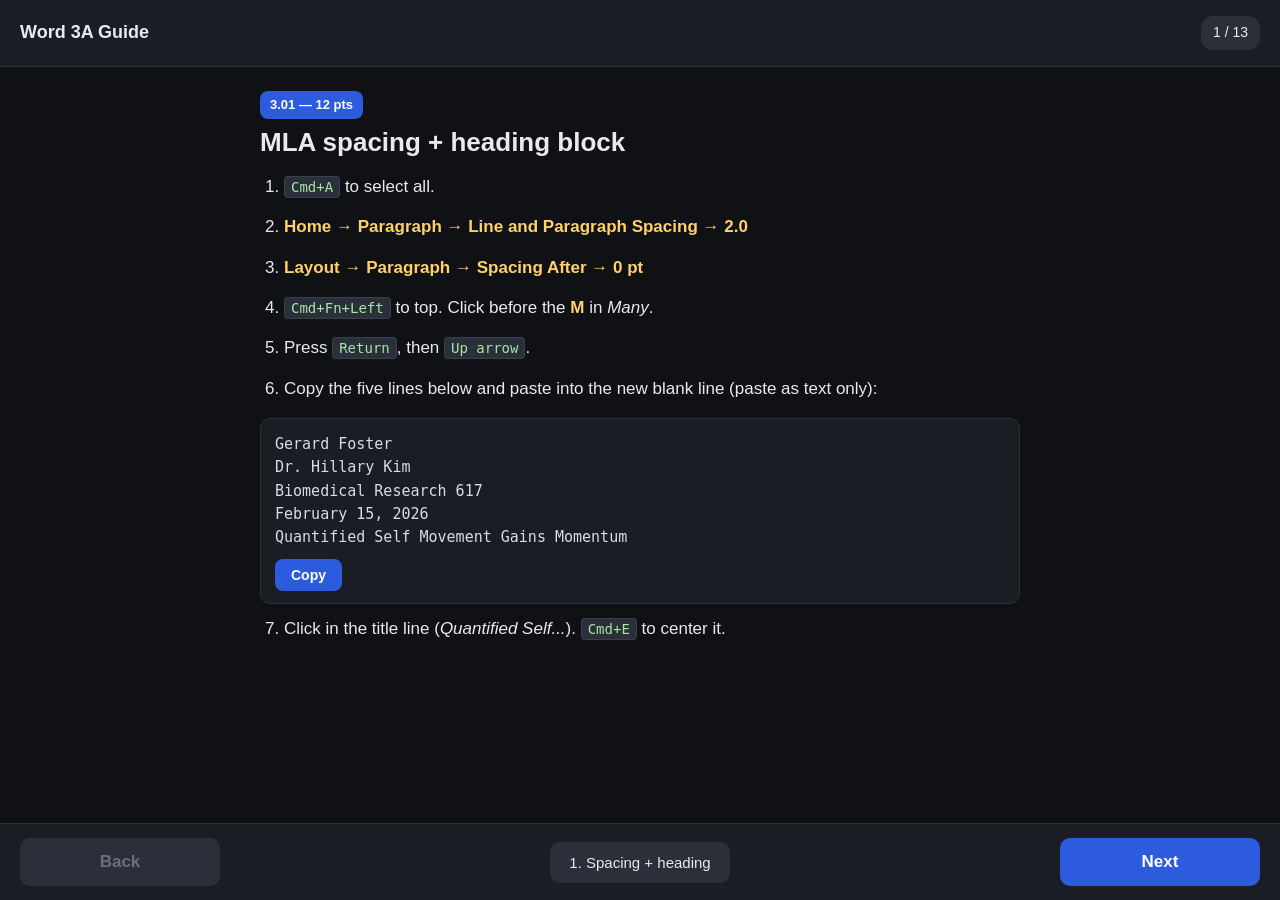
==== index.html @ 3248024d "Initial Word 3A guide" ====
<!DOCTYPE html>
<html lang="en">
<head>
<meta charset="UTF-8">
<meta name="viewport" content="width=device-width, initial-scale=1.0">
<title>Word 3A — Quantitative Technology</title>
<style>
  * { box-sizing: border-box; -webkit-tap-highlight-color: transparent; }
  body {
    margin: 0;
    font-family: -apple-system, BlinkMacSystemFont, "Segoe UI", Roboto, sans-serif;
    background: #0f1115;
    color: #e8eaed;
    line-height: 1.55;
    min-height: 100vh;
    display: flex;
    flex-direction: column;
  }
  header {
    background: #1a1d24;
    padding: 16px 20px;
    border-bottom: 1px solid #2a2f3a;
    display: flex;
    justify-content: space-between;
    align-items: center;
    position: sticky;
    top: 0;
    z-index: 10;
  }
  header h1 { margin: 0; font-size: 18px; font-weight: 600; }
  .counter {
    background: #2a2f3a;
    padding: 6px 12px;
    border-radius: 12px;
    font-size: 14px;
    font-weight: 500;
  }
  main {
    flex: 1;
    padding: 24px 20px 120px;
    max-width: 800px;
    margin: 0 auto;
    width: 100%;
  }
  .step { display: none; }
  .step.active { display: block; }
  .points {
    display: inline-block;
    background: #2c5cdd;
    color: white;
    padding: 4px 10px;
    border-radius: 8px;
    font-size: 13px;
    font-weight: 600;
    margin-bottom: 8px;
  }
  .points.skip { background: #555; }
  h2 {
    margin: 0 0 16px;
    font-size: 26px;
    font-weight: 700;
    line-height: 1.2;
  }
  ol {
    padding-left: 24px;
    margin: 0 0 16px;
  }
  ol li {
    margin-bottom: 14px;
    font-size: 17px;
  }
  ul {
    padding-left: 22px;
    margin: 8px 0;
  }
  ul li { margin-bottom: 6px; font-size: 16px; }
  strong { color: #ffd166; font-weight: 600; }
  kbd {
    background: #2a2f3a;
    border: 1px solid #3a4050;
    border-radius: 4px;
    padding: 2px 6px;
    font-family: ui-monospace, monospace;
    font-size: 14px;
    color: #a8e6a3;
  }
  .copy-block {
    background: #1a1d24;
    border: 1px solid #2a2f3a;
    border-radius: 10px;
    padding: 14px 14px 12px;
    margin: 12px 0;
    position: relative;
  }
  .copy-block pre {
    margin: 0 0 10px;
    font-family: ui-monospace, "SF Mono", Menlo, monospace;
    font-size: 15px;
    color: #d8dce6;
    white-space: pre-wrap;
    word-wrap: break-word;
  }
  .copy-btn {
    background: #2c5cdd;
    color: white;
    border: none;
    padding: 8px 16px;
    border-radius: 8px;
    font-size: 14px;
    font-weight: 600;
    cursor: pointer;
    -webkit-touch-callout: none;
    -webkit-user-select: none;
    user-select: none;
  }
  .copy-btn:active { background: #1f48b8; }
  .copy-btn.copied { background: #2d8a3e; }
  .note {
    background: #2a2515;
    border-left: 3px solid #ffd166;
    padding: 12px 14px;
    margin: 14px 0;
    border-radius: 0 8px 8px 0;
    font-size: 15px;
    color: #f0e0a8;
  }
  nav {
    position: fixed;
    bottom: 0;
    left: 0;
    right: 0;
    background: #1a1d24;
    border-top: 1px solid #2a2f3a;
    padding: 14px 20px;
    display: flex;
    gap: 12px;
    justify-content: space-between;
    align-items: center;
  }
  nav button {
    flex: 1;
    background: #2c5cdd;
    color: white;
    border: none;
    padding: 14px 20px;
    font-size: 17px;
    font-weight: 600;
    border-radius: 10px;
    cursor: pointer;
    max-width: 200px;
    -webkit-touch-callout: none;
    -webkit-user-select: none;
    user-select: none;
  }
  nav button:disabled {
    background: #2a2f3a;
    color: #6a6f7a;
    cursor: not-allowed;
  }
  nav button:active:not(:disabled) { background: #1f48b8; }
  .jump-select {
    flex: 1;
    background: #2a2f3a;
    color: #e8eaed;
    border: none;
    padding: 12px;
    border-radius: 10px;
    font-size: 15px;
    text-align: center;
    max-width: 180px;
    -webkit-appearance: none;
    appearance: none;
  }
</style>
</head>
<body>
<header>
  <h1>Word 3A Guide</h1>
  <div class="counter"><span id="cur">1</span> / <span id="total">13</span></div>
</header>

<main id="main">

<!-- Step 1: 3.01 -->
<section class="step active">
  <div class="points">3.01 — 12 pts</div>
  <h2>MLA spacing + heading block</h2>
  <ol>
    <li><kbd>Cmd+A</kbd> to select all.</li>
    <li><strong>Home → Paragraph → Line and Paragraph Spacing → 2.0</strong></li>
    <li><strong>Layout → Paragraph → Spacing After → 0 pt</strong></li>
    <li><kbd>Cmd+Fn+Left</kbd> to top. Click before the <strong>M</strong> in <em>Many</em>.</li>
    <li>Press <kbd>Return</kbd>, then <kbd>Up arrow</kbd>.</li>
    <li>Copy the five lines below and paste into the new blank line (paste as text only):</li>
  </ol>
  <div class="copy-block">
    <pre id="copy1">Gerard Foster
Dr. Hillary Kim
Biomedical Research 617
February 15, 2026
Quantified Self Movement Gains Momentum</pre>
    <button class="copy-btn" data-target="copy1">Copy</button>
  </div>
  <ol start="7">
    <li>Click in the title line (<em>Quantified Self...</em>). <kbd>Cmd+E</kbd> to center it.</li>
  </ol>
</section>

<!-- Step 2: 3.02 -->
<section class="step">
  <div class="points">3.02 — 10 pts</div>
  <h2>Header, indent, footer</h2>
  <ol>
    <li><strong>Insert → Header & Footer → Header → Edit Header</strong></li>
    <li>Type <strong>Foster</strong> then a space.</li>
    <li><strong>Page Number → Page Number</strong> dialog → Alignment <strong>Right</strong> → OK.</li>
    <li>Select the whole header line. <kbd>Cmd+R</kbd> to right-align.</li>
    <li><strong>Close Header and Footer</strong></li>
    <li>Click at the start of the paragraph beginning <em>Many of us</em>. <kbd>Shift+Cmd+Fn+Right</kbd> to select to end of doc.</li>
    <li><strong>Format → Paragraph → Indents and Spacing</strong>. Special: <strong>First line</strong>, By: <strong>0.5"</strong> → OK.</li>
    <li><kbd>Cmd+Fn+Left</kbd> to top.</li>
    <li><strong>Insert → Header & Footer → Footer → Edit Footer</strong></li>
    <li><strong>Insert → Field → Document Information → FileName → OK</strong></li>
    <li><strong>Close Header and Footer</strong></li>
  </ol>
</section>

<!-- Step 3: 3.03 footnote 1 (inserted second) -->
<section class="step">
  <div class="points">3.03 — part of 10 pts</div>
  <h2>Footnote on Page 2 (insert first)</h2>
  <ol>
    <li>Scroll to <strong>Page 2</strong>, paragraph beginning <em>Accurate records</em>.</li>
    <li>Third line. Click right after the period in <strong>infancy.</strong></li>
    <li><strong>References → Insert Footnote</strong></li>
    <li>Copy the footnote text below and paste it (as text only):</li>
  </ol>
  <div class="copy-block">
    <pre id="copy2">The U.S. Department of Health & Human Services indicates that the widespread use of Health Information Technology will improve the quality of health care.</pre>
    <button class="copy-btn" data-target="copy2">Copy</button>
  </div>
  <div class="note">This becomes footnote 2 after the next step auto-renumbers it.</div>
</section>

<!-- Step 4: 3.03 footnote on page 1 -->
<section class="step">
  <div class="points">3.03 — part of 10 pts</div>
  <h2>Footnote on Page 1</h2>
  <ol>
    <li><kbd>Cmd+Fn+Left</kbd> to top.</li>
    <li>In paragraph beginning <em>Many of us</em>, click right after the period in <strong>time.</strong> (end of the paragraph).</li>
    <li><strong>References → Insert Footnote</strong></li>
    <li>Copy and paste this text (as text only):</li>
  </ol>
  <div class="copy-block">
    <pre id="copy3">Organizations such as airlines and the military could benefit because many employees are involved in time-sensitive operations.</pre>
    <button class="copy-btn" data-target="copy3">Copy</button>
  </div>
</section>

<!-- Step 5: 3.04 footnote style -->
<section class="step">
  <div class="points">3.04 — part of 10 pts</div>
  <h2>Footnote MLA style</h2>
  <ol>
    <li>Control-click in any footnote text → <strong>Style</strong>.</li>
    <li><strong>Footnote Text</strong> is already selected. Click <strong>Modify</strong>.</li>
    <li>Set Font Size to <strong>11</strong>.</li>
    <li>Lower-left: <strong>Format → Paragraph</strong>.</li>
    <li>Special: <strong>First line</strong> (By defaults to 0.5").</li>
    <li>Line spacing: <strong>Double</strong>.</li>
    <li>OK → OK → Apply.</li>
  </ol>
</section>

<!-- Step 6: 3.05 Topol -->
<section class="step">
  <div class="points">3.05 — 10 pts</div>
  <h2>Topol book citation</h2>
  <ol>
    <li><strong>References → Citations & Bibliography → Style → MLA</strong></li>
    <li>Page 2, paragraph <em>Accurate records</em>. Click right after the closing quotation mark at the end.</li>
    <li><strong>Insert Citation → Add New Source</strong></li>
    <li>Type of Source: <strong>Book</strong>. Fill in each field — copy each value below:</li>
  </ol>
  <div class="copy-block">
    <pre id="copy4a">Topol, Eric J.</pre>
    <button class="copy-btn" data-target="copy4a">Copy Author</button>
  </div>
  <div class="copy-block">
    <pre id="copy4b">The Creative Destruction of Medicine</pre>
    <button class="copy-btn" data-target="copy4b">Copy Title</button>
  </div>
  <ul>
    <li>Year: <strong>2012</strong></li>
    <li>City: <strong>New York</strong></li>
    <li>Publisher: <strong>Basic Books</strong></li>
  </ul>
  <ol start="5">
    <li>OK. <code>(Topol)</code> appears.</li>
  </ol>
</section>

<!-- Step 7: 3.06 edit citation page 5 -->
<section class="step">
  <div class="points">3.06 — 13 pts (part 1)</div>
  <h2>Edit Topol citation to page 5</h2>
  <ol>
    <li>Click the <code>(Topol)</code> citation. Click the small dropdown arrow on the right of the box.</li>
    <li><strong>Edit This Citation</strong>.</li>
    <li>Pages: <strong>5</strong> → OK.</li>
    <li>After the <code>)</code>, type a <strong>period</strong>.</li>
    <li>Delete the period that's just <em>before</em> the closing quotation mark.</li>
  </ol>
  <div class="note">MLA puts the citation parenthesis before the sentence-ending period. The string should read <code>..." (Topol 5).</code></div>
</section>

<!-- Step 8: 3.06 part 2 Glaser -->
<section class="step">
  <div class="points">3.06 — 13 pts (part 2)</div>
  <h2>Add Glaser/Salzberg book</h2>
  <ol>
    <li><kbd>Cmd+Fn+Right</kbd> to end of doc. Position cursor after <strong>disease</strong> and before the final period.</li>
    <li><strong>References → Insert Citation → Add New Source</strong></li>
    <li>Type: <strong>Book</strong>. Fill in:</li>
  </ol>
  <div class="copy-block">
    <pre id="copy5a">Glaser, John P, and Claudia Salzberg.</pre>
    <button class="copy-btn" data-target="copy5a">Copy Author</button>
  </div>
  <div class="copy-block">
    <pre id="copy5b">The Strategic Application of Information Technology in Health Care Organizations</pre>
    <button class="copy-btn" data-target="copy5b">Copy Title</button>
  </div>
  <ul>
    <li>Year: <strong>2011</strong></li>
    <li>City: <strong>San Francisco</strong></li>
    <li>Publisher: <strong>Jossey-Bass</strong></li>
  </ul>
  <ol start="4">
    <li>OK. Click the new <code>(Glaser)</code> citation → dropdown → <strong>Edit This Citation</strong>. Pages: <strong>28</strong> → OK.</li>
  </ol>
</section>

<!-- Step 9: 3.07 Ogden web -->
<section class="step">
  <div class="points">3.07 — 11 pts</div>
  <h2>Ogden web citation</h2>
  <ol>
    <li>Paragraph beginning <em>Doctors have long urged</em> (continues on Page 3). Find <strong>United States</strong>.</li>
    <li>Click after the <strong>s</strong> in <em>States</em>, before the period.</li>
    <li><strong>Insert Citation → Add New Source</strong></li>
    <li>Type: <strong>Web site</strong>. Fill:</li>
  </ol>
  <div class="copy-block">
    <pre id="copy6a">Ogden, Cynthia L.</pre>
    <button class="copy-btn" data-target="copy6a">Copy Author</button>
  </div>
  <div class="copy-block">
    <pre id="copy6b">N C H S Data Brief Number 82</pre>
    <button class="copy-btn" data-target="copy6b">Copy Page Name</button>
  </div>
  <ul>
    <li>Year: <strong>2012</strong></li>
    <li>Month: <strong>January</strong></li>
    <li>Day: <strong>15</strong></li>
    <li>Year Accessed: <strong>2026</strong></li>
    <li>Month Accessed: <strong>January</strong></li>
    <li>Day Accessed: <strong>17</strong></li>
  </ul>
  <ol start="5"><li>OK.</li></ol>
</section>

<!-- Step 10: 3.08 page break -->
<section class="step">
  <div class="points">3.08 — 8 pts</div>
  <h2>Page break + reset indent</h2>
  <ol>
    <li><kbd>Cmd+Fn+Right</kbd> to end. Click after <code>(Glaser 28).</code></li>
    <li><kbd>Cmd+Return</kbd> for a manual page break.</li>
    <li><strong>Format → Paragraph → Indentation → Special: (none)</strong> → OK.</li>
  </ol>
</section>

<!-- Step 11: 3.09 Works Cited -->
<section class="step">
  <div class="points">3.09 — 6 pts</div>
  <h2>Insert and format Works Cited</h2>
  <ol>
    <li>Cursor still on the empty Page 4 paragraph. Confirm <strong>References → Style</strong> is <strong>MLA</strong>.</li>
    <li><strong>References → Citations & Bibliography → Bibliography → Works Cited</strong> (near bottom).</li>
    <li>Drag-select the <strong>Works Cited</strong> heading AND all three citation entries.</li>
    <li><strong>Format → Paragraph → Before: 0, After: 0, Line spacing: Double</strong> → OK.</li>
    <li>Triple-click the <strong>Works Cited</strong> heading to select only it.</li>
    <li>Set Font: <strong>Aptos (Body)</strong>, Size: <strong>11</strong>, Font Color arrow → Theme Colors → <strong>column 2, row 1</strong>.</li>
    <li><kbd>Cmd+E</kbd> to center.</li>
  </ol>
</section>

<!-- Step 12: 3.12 properties -->
<section class="step">
  <div class="points">3.12 — 10 pts</div>
  <h2>Document properties</h2>
  <ol>
    <li><kbd>Cmd+Fn+Left</kbd> to top.</li>
    <li>Apple menu: <strong>File → Properties → Summary</strong> tab.</li>
    <li>Fill in each field — copy each value below:</li>
  </ol>
  <div class="copy-block">
    <pre id="copy7a">Quantified Self Movement Gains Momentum</pre>
    <button class="copy-btn" data-target="copy7a">Copy Title</button>
  </div>
  <div class="copy-block">
    <pre id="copy7b">CAS 50, #ON1</pre>
    <button class="copy-btn" data-target="copy7b">Copy Subject</button>
  </div>
  <div class="copy-block">
    <pre id="copy7c">Marvel Hanna</pre>
    <button class="copy-btn" data-target="copy7c">Copy Author</button>
  </div>
  <div class="copy-block">
    <pre id="copy7d">Dr. Hillary Kim</pre>
    <button class="copy-btn" data-target="copy7d">Copy Manager</button>
  </div>
  <div class="copy-block">
    <pre id="copy7e">University Medical Center</pre>
    <button class="copy-btn" data-target="copy7e">Copy Company</button>
  </div>
  <div class="copy-block">
    <pre id="copy7f">biomedical research</pre>
    <button class="copy-btn" data-target="copy7f">Copy Category</button>
  </div>
  <div class="copy-block">
    <pre id="copy7g">quantified self, research paper</pre>
    <button class="copy-btn" data-target="copy7g">Copy Keywords</button>
  </div>
  <div class="copy-block">
    <pre id="copy7h">draft copy of report for class</pre>
    <button class="copy-btn" data-target="copy7h">Copy Comments</button>
  </div>
  <ol start="4">
    <li>OK.</li>
  </ol>
  <div class="note">Clear any pre-filled Company text before pasting. Author should already show Marvel Hanna; if not, edit it.</div>
</section>

<!-- Step 13: Final -->
<section class="step">
  <div class="points">Done</div>
  <h2>Save &amp; submit</h2>
  <ol>
    <li><kbd>Cmd+S</kbd></li>
    <li><kbd>Cmd+Q</kbd> to quit Word.</li>
    <li>Upload <strong>Hanna_Word_3A_Quantitative_Technology.docx</strong> to MyLab IT Grader Project.</li>
  </ol>
  <div class="note">If anything fails on the grade report, come back to that activity. Most likely culprits: citation field values, Works Cited heading formatting.</div>
</section>

</main>

<nav>
  <button id="back">Back</button>
  <select class="jump-select" id="jump"></select>
  <button id="next">Next</button>
</nav>

<script>
  const steps = document.querySelectorAll('.step');
  const total = steps.length;
  const titles = [
    '1. Spacing + heading',
    '2. Header / indent / footer',
    '3. Footnote on Page 2',
    '4. Footnote on Page 1',
    '5. Footnote MLA style',
    '6. Topol citation',
    '7. Edit Topol citation',
    '8. Glaser citation',
    '9. Ogden web citation',
    '10. Page break',
    '11. Works Cited',
    '12. Properties',
    '13. Save & submit'
  ];
  document.getElementById('total').textContent = total;
  const jump = document.getElementById('jump');
  titles.forEach((t, i) => {
    const o = document.createElement('option');
    o.value = i;
    o.textContent = t;
    jump.appendChild(o);
  });
  let cur = parseInt(localStorage.getItem('word3a-cur') || '0', 10);
  if (cur >= total) cur = 0;

  function show(i) {
    steps.forEach((s, idx) => s.classList.toggle('active', idx === i));
    document.getElementById('cur').textContent = i + 1;
    document.getElementById('back').disabled = i === 0;
    document.getElementById('next').disabled = i === total - 1;
    jump.value = i;
    localStorage.setItem('word3a-cur', i);
    window.scrollTo({top: 0, behavior: 'smooth'});
  }

  document.getElementById('back').addEventListener('click', () => { if (cur > 0) { cur--; show(cur); } });
  document.getElementById('next').addEventListener('click', () => { if (cur < total - 1) { cur++; show(cur); } });
  jump.addEventListener('change', e => { cur = parseInt(e.target.value, 10); show(cur); });

  document.querySelectorAll('.copy-btn').forEach(btn => {
    btn.addEventListener('click', async () => {
      const id = btn.getAttribute('data-target');
      const text = document.getElementById(id).textContent;
      try {
        await navigator.clipboard.writeText(text);
      } catch (e) {
        const ta = document.createElement('textarea');
        ta.value = text;
        document.body.appendChild(ta);
        ta.select();
        document.execCommand('copy');
        ta.remove();
      }
      const orig = btn.textContent;
      btn.textContent = 'Copied!';
      btn.classList.add('copied');
      setTimeout(() => {
        btn.textContent = orig;
        btn.classList.remove('copied');
      }, 1200);
    });
  });

  show(cur);
</script>
</body>
</html>
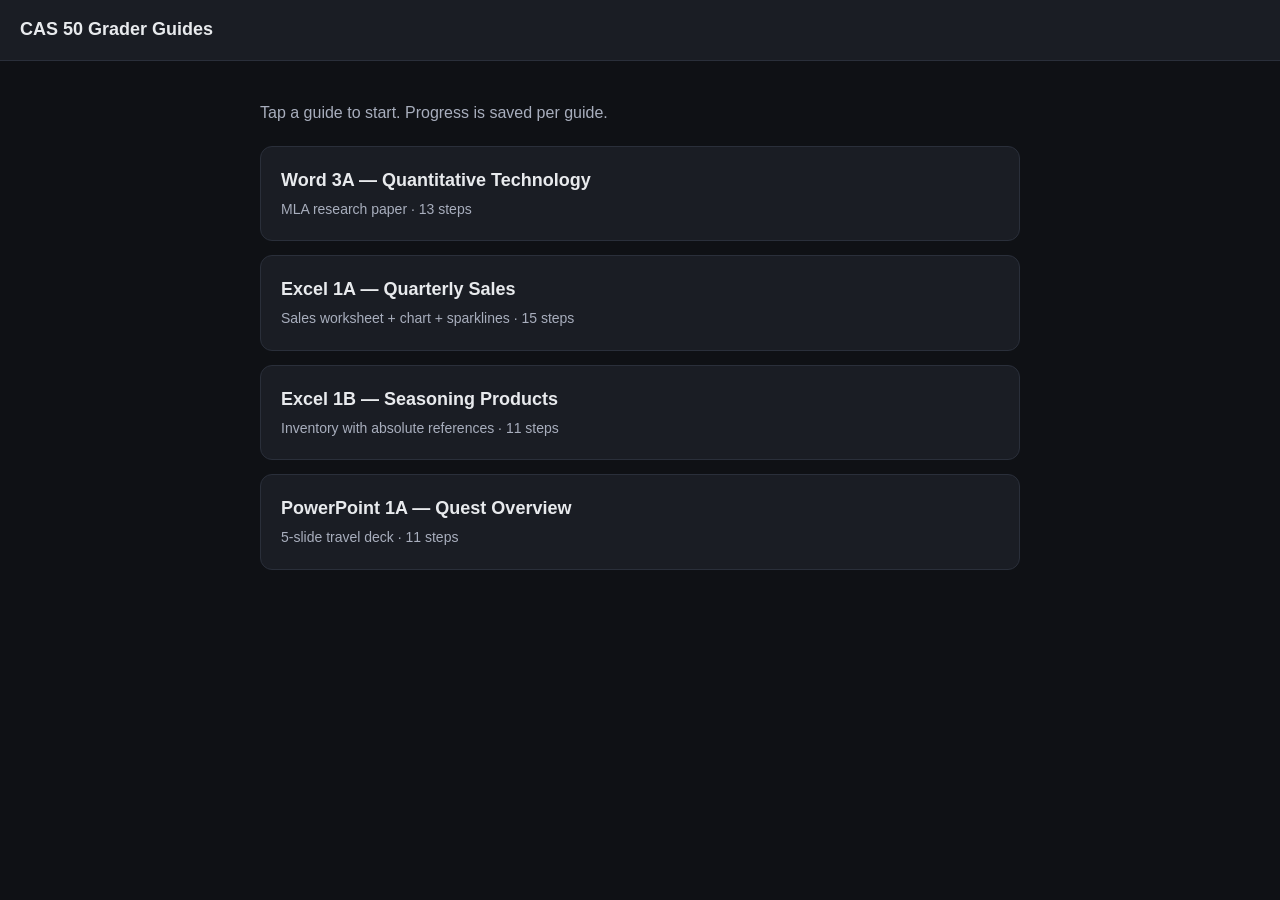
==== commit 3b943fb2: "Add Excel 1A, 1B, PowerPoint 1A guides + hub landing page" ====
--- a/index.html
+++ b/index.html
@@ -3,535 +3,31 @@
 <head>
 <meta charset="UTF-8">
 <meta name="viewport" content="width=device-width, initial-scale=1.0">
-<title>Word 3A — Quantitative Technology</title>
-<style>
-  * { box-sizing: border-box; -webkit-tap-highlight-color: transparent; }
-  body {
-    margin: 0;
-    font-family: -apple-system, BlinkMacSystemFont, "Segoe UI", Roboto, sans-serif;
-    background: #0f1115;
-    color: #e8eaed;
-    line-height: 1.55;
-    min-height: 100vh;
-    display: flex;
-    flex-direction: column;
-  }
-  header {
-    background: #1a1d24;
-    padding: 16px 20px;
-    border-bottom: 1px solid #2a2f3a;
-    display: flex;
-    justify-content: space-between;
-    align-items: center;
-    position: sticky;
-    top: 0;
-    z-index: 10;
-  }
-  header h1 { margin: 0; font-size: 18px; font-weight: 600; }
-  .counter {
-    background: #2a2f3a;
-    padding: 6px 12px;
-    border-radius: 12px;
-    font-size: 14px;
-    font-weight: 500;
-  }
-  main {
-    flex: 1;
-    padding: 24px 20px 120px;
-    max-width: 800px;
-    margin: 0 auto;
-    width: 100%;
-  }
-  .step { display: none; }
-  .step.active { display: block; }
-  .points {
-    display: inline-block;
-    background: #2c5cdd;
-    color: white;
-    padding: 4px 10px;
-    border-radius: 8px;
-    font-size: 13px;
-    font-weight: 600;
-    margin-bottom: 8px;
-  }
-  .points.skip { background: #555; }
-  h2 {
-    margin: 0 0 16px;
-    font-size: 26px;
-    font-weight: 700;
-    line-height: 1.2;
-  }
-  ol {
-    padding-left: 24px;
-    margin: 0 0 16px;
-  }
-  ol li {
-    margin-bottom: 14px;
-    font-size: 17px;
-  }
-  ul {
-    padding-left: 22px;
-    margin: 8px 0;
-  }
-  ul li { margin-bottom: 6px; font-size: 16px; }
-  strong { color: #ffd166; font-weight: 600; }
-  kbd {
-    background: #2a2f3a;
-    border: 1px solid #3a4050;
-    border-radius: 4px;
-    padding: 2px 6px;
-    font-family: ui-monospace, monospace;
-    font-size: 14px;
-    color: #a8e6a3;
-  }
-  .copy-block {
-    background: #1a1d24;
-    border: 1px solid #2a2f3a;
-    border-radius: 10px;
-    padding: 14px 14px 12px;
-    margin: 12px 0;
-    position: relative;
-  }
-  .copy-block pre {
-    margin: 0 0 10px;
-    font-family: ui-monospace, "SF Mono", Menlo, monospace;
-    font-size: 15px;
-    color: #d8dce6;
-    white-space: pre-wrap;
-    word-wrap: break-word;
-  }
-  .copy-btn {
-    background: #2c5cdd;
-    color: white;
-    border: none;
-    padding: 8px 16px;
-    border-radius: 8px;
-    font-size: 14px;
-    font-weight: 600;
-    cursor: pointer;
-    -webkit-touch-callout: none;
-    -webkit-user-select: none;
-    user-select: none;
-  }
-  .copy-btn:active { background: #1f48b8; }
-  .copy-btn.copied { background: #2d8a3e; }
-  .note {
-    background: #2a2515;
-    border-left: 3px solid #ffd166;
-    padding: 12px 14px;
-    margin: 14px 0;
-    border-radius: 0 8px 8px 0;
-    font-size: 15px;
-    color: #f0e0a8;
-  }
-  nav {
-    position: fixed;
-    bottom: 0;
-    left: 0;
-    right: 0;
-    background: #1a1d24;
-    border-top: 1px solid #2a2f3a;
-    padding: 14px 20px;
-    display: flex;
-    gap: 12px;
-    justify-content: space-between;
-    align-items: center;
-  }
-  nav button {
-    flex: 1;
-    background: #2c5cdd;
-    color: white;
-    border: none;
-    padding: 14px 20px;
-    font-size: 17px;
-    font-weight: 600;
-    border-radius: 10px;
-    cursor: pointer;
-    max-width: 200px;
-    -webkit-touch-callout: none;
-    -webkit-user-select: none;
-    user-select: none;
-  }
-  nav button:disabled {
-    background: #2a2f3a;
-    color: #6a6f7a;
-    cursor: not-allowed;
-  }
-  nav button:active:not(:disabled) { background: #1f48b8; }
-  .jump-select {
-    flex: 1;
-    background: #2a2f3a;
-    color: #e8eaed;
-    border: none;
-    padding: 12px;
-    border-radius: 10px;
-    font-size: 15px;
-    text-align: center;
-    max-width: 180px;
-    -webkit-appearance: none;
-    appearance: none;
-  }
-</style>
+<title>CAS 50 Grader Guides</title>
+<link rel="stylesheet" href="styles.css">
 </head>
 <body>
-<header>
-  <h1>Word 3A Guide</h1>
-  <div class="counter"><span id="cur">1</span> / <span id="total">13</span></div>
-</header>
-
-<main id="main">
-
-<!-- Step 1: 3.01 -->
-<section class="step active">
-  <div class="points">3.01 — 12 pts</div>
-  <h2>MLA spacing + heading block</h2>
-  <ol>
-    <li><kbd>Cmd+A</kbd> to select all.</li>
-    <li><strong>Home → Paragraph → Line and Paragraph Spacing → 2.0</strong></li>
-    <li><strong>Layout → Paragraph → Spacing After → 0 pt</strong></li>
-    <li><kbd>Cmd+Fn+Left</kbd> to top. Click before the <strong>M</strong> in <em>Many</em>.</li>
-    <li>Press <kbd>Return</kbd>, then <kbd>Up arrow</kbd>.</li>
-    <li>Copy the five lines below and paste into the new blank line (paste as text only):</li>
-  </ol>
-  <div class="copy-block">
-    <pre id="copy1">Gerard Foster
-Dr. Hillary Kim
-Biomedical Research 617
-February 15, 2026
-Quantified Self Movement Gains Momentum</pre>
-    <button class="copy-btn" data-target="copy1">Copy</button>
-  </div>
-  <ol start="7">
-    <li>Click in the title line (<em>Quantified Self...</em>). <kbd>Cmd+E</kbd> to center it.</li>
-  </ol>
-</section>
-
-<!-- Step 2: 3.02 -->
-<section class="step">
-  <div class="points">3.02 — 10 pts</div>
-  <h2>Header, indent, footer</h2>
-  <ol>
-    <li><strong>Insert → Header & Footer → Header → Edit Header</strong></li>
-    <li>Type <strong>Foster</strong> then a space.</li>
-    <li><strong>Page Number → Page Number</strong> dialog → Alignment <strong>Right</strong> → OK.</li>
-    <li>Select the whole header line. <kbd>Cmd+R</kbd> to right-align.</li>
-    <li><strong>Close Header and Footer</strong></li>
-    <li>Click at the start of the paragraph beginning <em>Many of us</em>. <kbd>Shift+Cmd+Fn+Right</kbd> to select to end of doc.</li>
-    <li><strong>Format → Paragraph → Indents and Spacing</strong>. Special: <strong>First line</strong>, By: <strong>0.5"</strong> → OK.</li>
-    <li><kbd>Cmd+Fn+Left</kbd> to top.</li>
-    <li><strong>Insert → Header & Footer → Footer → Edit Footer</strong></li>
-    <li><strong>Insert → Field → Document Information → FileName → OK</strong></li>
-    <li><strong>Close Header and Footer</strong></li>
-  </ol>
-</section>
-
-<!-- Step 3: 3.03 footnote 1 (inserted second) -->
-<section class="step">
-  <div class="points">3.03 — part of 10 pts</div>
-  <h2>Footnote on Page 2 (insert first)</h2>
-  <ol>
-    <li>Scroll to <strong>Page 2</strong>, paragraph beginning <em>Accurate records</em>.</li>
-    <li>Third line. Click right after the period in <strong>infancy.</strong></li>
-    <li><strong>References → Insert Footnote</strong></li>
-    <li>Copy the footnote text below and paste it (as text only):</li>
-  </ol>
-  <div class="copy-block">
-    <pre id="copy2">The U.S. Department of Health & Human Services indicates that the widespread use of Health Information Technology will improve the quality of health care.</pre>
-    <button class="copy-btn" data-target="copy2">Copy</button>
-  </div>
-  <div class="note">This becomes footnote 2 after the next step auto-renumbers it.</div>
-</section>
-
-<!-- Step 4: 3.03 footnote on page 1 -->
-<section class="step">
-  <div class="points">3.03 — part of 10 pts</div>
-  <h2>Footnote on Page 1</h2>
-  <ol>
-    <li><kbd>Cmd+Fn+Left</kbd> to top.</li>
-    <li>In paragraph beginning <em>Many of us</em>, click right after the period in <strong>time.</strong> (end of the paragraph).</li>
-    <li><strong>References → Insert Footnote</strong></li>
-    <li>Copy and paste this text (as text only):</li>
-  </ol>
-  <div class="copy-block">
-    <pre id="copy3">Organizations such as airlines and the military could benefit because many employees are involved in time-sensitive operations.</pre>
-    <button class="copy-btn" data-target="copy3">Copy</button>
-  </div>
-</section>
-
-<!-- Step 5: 3.04 footnote style -->
-<section class="step">
-  <div class="points">3.04 — part of 10 pts</div>
-  <h2>Footnote MLA style</h2>
-  <ol>
-    <li>Control-click in any footnote text → <strong>Style</strong>.</li>
-    <li><strong>Footnote Text</strong> is already selected. Click <strong>Modify</strong>.</li>
-    <li>Set Font Size to <strong>11</strong>.</li>
-    <li>Lower-left: <strong>Format → Paragraph</strong>.</li>
-    <li>Special: <strong>First line</strong> (By defaults to 0.5").</li>
-    <li>Line spacing: <strong>Double</strong>.</li>
-    <li>OK → OK → Apply.</li>
-  </ol>
-</section>
-
-<!-- Step 6: 3.05 Topol -->
-<section class="step">
-  <div class="points">3.05 — 10 pts</div>
-  <h2>Topol book citation</h2>
-  <ol>
-    <li><strong>References → Citations & Bibliography → Style → MLA</strong></li>
-    <li>Page 2, paragraph <em>Accurate records</em>. Click right after the closing quotation mark at the end.</li>
-    <li><strong>Insert Citation → Add New Source</strong></li>
-    <li>Type of Source: <strong>Book</strong>. Fill in each field — copy each value below:</li>
-  </ol>
-  <div class="copy-block">
-    <pre id="copy4a">Topol, Eric J.</pre>
-    <button class="copy-btn" data-target="copy4a">Copy Author</button>
-  </div>
-  <div class="copy-block">
-    <pre id="copy4b">The Creative Destruction of Medicine</pre>
-    <button class="copy-btn" data-target="copy4b">Copy Title</button>
-  </div>
-  <ul>
-    <li>Year: <strong>2012</strong></li>
-    <li>City: <strong>New York</strong></li>
-    <li>Publisher: <strong>Basic Books</strong></li>
+<header><h1>CAS 50 Grader Guides</h1></header>
+<main>
+  <p style="color:#a8aebd;margin-bottom:20px;">Tap a guide to start. Progress is saved per guide.</p>
+  <ul class="hub-list">
+    <li><a href="word-3a.html">
+      Word 3A — Quantitative Technology
+      <span class="desc">MLA research paper · 13 steps</span>
+    </a></li>
+    <li><a href="excel-1a.html">
+      Excel 1A — Quarterly Sales
+      <span class="desc">Sales worksheet + chart + sparklines · 15 steps</span>
+    </a></li>
+    <li><a href="excel-1b.html">
+      Excel 1B — Seasoning Products
+      <span class="desc">Inventory with absolute references · 11 steps</span>
+    </a></li>
+    <li><a href="powerpoint-1a.html">
+      PowerPoint 1A — Quest Overview
+      <span class="desc">5-slide travel deck · 11 steps</span>
+    </a></li>
   </ul>
-  <ol start="5">
-    <li>OK. <code>(Topol)</code> appears.</li>
-  </ol>
-</section>
-
-<!-- Step 7: 3.06 edit citation page 5 -->
-<section class="step">
-  <div class="points">3.06 — 13 pts (part 1)</div>
-  <h2>Edit Topol citation to page 5</h2>
-  <ol>
-    <li>Click the <code>(Topol)</code> citation. Click the small dropdown arrow on the right of the box.</li>
-    <li><strong>Edit This Citation</strong>.</li>
-    <li>Pages: <strong>5</strong> → OK.</li>
-    <li>After the <code>)</code>, type a <strong>period</strong>.</li>
-    <li>Delete the period that's just <em>before</em> the closing quotation mark.</li>
-  </ol>
-  <div class="note">MLA puts the citation parenthesis before the sentence-ending period. The string should read <code>..." (Topol 5).</code></div>
-</section>
-
-<!-- Step 8: 3.06 part 2 Glaser -->
-<section class="step">
-  <div class="points">3.06 — 13 pts (part 2)</div>
-  <h2>Add Glaser/Salzberg book</h2>
-  <ol>
-    <li><kbd>Cmd+Fn+Right</kbd> to end of doc. Position cursor after <strong>disease</strong> and before the final period.</li>
-    <li><strong>References → Insert Citation → Add New Source</strong></li>
-    <li>Type: <strong>Book</strong>. Fill in:</li>
-  </ol>
-  <div class="copy-block">
-    <pre id="copy5a">Glaser, John P, and Claudia Salzberg.</pre>
-    <button class="copy-btn" data-target="copy5a">Copy Author</button>
-  </div>
-  <div class="copy-block">
-    <pre id="copy5b">The Strategic Application of Information Technology in Health Care Organizations</pre>
-    <button class="copy-btn" data-target="copy5b">Copy Title</button>
-  </div>
-  <ul>
-    <li>Year: <strong>2011</strong></li>
-    <li>City: <strong>San Francisco</strong></li>
-    <li>Publisher: <strong>Jossey-Bass</strong></li>
-  </ul>
-  <ol start="4">
-    <li>OK. Click the new <code>(Glaser)</code> citation → dropdown → <strong>Edit This Citation</strong>. Pages: <strong>28</strong> → OK.</li>
-  </ol>
-</section>
-
-<!-- Step 9: 3.07 Ogden web -->
-<section class="step">
-  <div class="points">3.07 — 11 pts</div>
-  <h2>Ogden web citation</h2>
-  <ol>
-    <li>Paragraph beginning <em>Doctors have long urged</em> (continues on Page 3). Find <strong>United States</strong>.</li>
-    <li>Click after the <strong>s</strong> in <em>States</em>, before the period.</li>
-    <li><strong>Insert Citation → Add New Source</strong></li>
-    <li>Type: <strong>Web site</strong>. Fill:</li>
-  </ol>
-  <div class="copy-block">
-    <pre id="copy6a">Ogden, Cynthia L.</pre>
-    <button class="copy-btn" data-target="copy6a">Copy Author</button>
-  </div>
-  <div class="copy-block">
-    <pre id="copy6b">N C H S Data Brief Number 82</pre>
-    <button class="copy-btn" data-target="copy6b">Copy Page Name</button>
-  </div>
-  <ul>
-    <li>Year: <strong>2012</strong></li>
-    <li>Month: <strong>January</strong></li>
-    <li>Day: <strong>15</strong></li>
-    <li>Year Accessed: <strong>2026</strong></li>
-    <li>Month Accessed: <strong>January</strong></li>
-    <li>Day Accessed: <strong>17</strong></li>
-  </ul>
-  <ol start="5"><li>OK.</li></ol>
-</section>
-
-<!-- Step 10: 3.08 page break -->
-<section class="step">
-  <div class="points">3.08 — 8 pts</div>
-  <h2>Page break + reset indent</h2>
-  <ol>
-    <li><kbd>Cmd+Fn+Right</kbd> to end. Click after <code>(Glaser 28).</code></li>
-    <li><kbd>Cmd+Return</kbd> for a manual page break.</li>
-    <li><strong>Format → Paragraph → Indentation → Special: (none)</strong> → OK.</li>
-  </ol>
-</section>
-
-<!-- Step 11: 3.09 Works Cited -->
-<section class="step">
-  <div class="points">3.09 — 6 pts</div>
-  <h2>Insert and format Works Cited</h2>
-  <ol>
-    <li>Cursor still on the empty Page 4 paragraph. Confirm <strong>References → Style</strong> is <strong>MLA</strong>.</li>
-    <li><strong>References → Citations & Bibliography → Bibliography → Works Cited</strong> (near bottom).</li>
-    <li>Drag-select the <strong>Works Cited</strong> heading AND all three citation entries.</li>
-    <li><strong>Format → Paragraph → Before: 0, After: 0, Line spacing: Double</strong> → OK.</li>
-    <li>Triple-click the <strong>Works Cited</strong> heading to select only it.</li>
-    <li>Set Font: <strong>Aptos (Body)</strong>, Size: <strong>11</strong>, Font Color arrow → Theme Colors → <strong>column 2, row 1</strong>.</li>
-    <li><kbd>Cmd+E</kbd> to center.</li>
-  </ol>
-</section>
-
-<!-- Step 12: 3.12 properties -->
-<section class="step">
-  <div class="points">3.12 — 10 pts</div>
-  <h2>Document properties</h2>
-  <ol>
-    <li><kbd>Cmd+Fn+Left</kbd> to top.</li>
-    <li>Apple menu: <strong>File → Properties → Summary</strong> tab.</li>
-    <li>Fill in each field — copy each value below:</li>
-  </ol>
-  <div class="copy-block">
-    <pre id="copy7a">Quantified Self Movement Gains Momentum</pre>
-    <button class="copy-btn" data-target="copy7a">Copy Title</button>
-  </div>
-  <div class="copy-block">
-    <pre id="copy7b">CAS 50, #ON1</pre>
-    <button class="copy-btn" data-target="copy7b">Copy Subject</button>
-  </div>
-  <div class="copy-block">
-    <pre id="copy7c">Marvel Hanna</pre>
-    <button class="copy-btn" data-target="copy7c">Copy Author</button>
-  </div>
-  <div class="copy-block">
-    <pre id="copy7d">Dr. Hillary Kim</pre>
-    <button class="copy-btn" data-target="copy7d">Copy Manager</button>
-  </div>
-  <div class="copy-block">
-    <pre id="copy7e">University Medical Center</pre>
-    <button class="copy-btn" data-target="copy7e">Copy Company</button>
-  </div>
-  <div class="copy-block">
-    <pre id="copy7f">biomedical research</pre>
-    <button class="copy-btn" data-target="copy7f">Copy Category</button>
-  </div>
-  <div class="copy-block">
-    <pre id="copy7g">quantified self, research paper</pre>
-    <button class="copy-btn" data-target="copy7g">Copy Keywords</button>
-  </div>
-  <div class="copy-block">
-    <pre id="copy7h">draft copy of report for class</pre>
-    <button class="copy-btn" data-target="copy7h">Copy Comments</button>
-  </div>
-  <ol start="4">
-    <li>OK.</li>
-  </ol>
-  <div class="note">Clear any pre-filled Company text before pasting. Author should already show Marvel Hanna; if not, edit it.</div>
-</section>
-
-<!-- Step 13: Final -->
-<section class="step">
-  <div class="points">Done</div>
-  <h2>Save &amp; submit</h2>
-  <ol>
-    <li><kbd>Cmd+S</kbd></li>
-    <li><kbd>Cmd+Q</kbd> to quit Word.</li>
-    <li>Upload <strong>Hanna_Word_3A_Quantitative_Technology.docx</strong> to MyLab IT Grader Project.</li>
-  </ol>
-  <div class="note">If anything fails on the grade report, come back to that activity. Most likely culprits: citation field values, Works Cited heading formatting.</div>
-</section>
-
 </main>
-
-<nav>
-  <button id="back">Back</button>
-  <select class="jump-select" id="jump"></select>
-  <button id="next">Next</button>
-</nav>
-
-<script>
-  const steps = document.querySelectorAll('.step');
-  const total = steps.length;
-  const titles = [
-    '1. Spacing + heading',
-    '2. Header / indent / footer',
-    '3. Footnote on Page 2',
-    '4. Footnote on Page 1',
-    '5. Footnote MLA style',
-    '6. Topol citation',
-    '7. Edit Topol citation',
-    '8. Glaser citation',
-    '9. Ogden web citation',
-    '10. Page break',
-    '11. Works Cited',
-    '12. Properties',
-    '13. Save & submit'
-  ];
-  document.getElementById('total').textContent = total;
-  const jump = document.getElementById('jump');
-  titles.forEach((t, i) => {
-    const o = document.createElement('option');
-    o.value = i;
-    o.textContent = t;
-    jump.appendChild(o);
-  });
-  let cur = parseInt(localStorage.getItem('word3a-cur') || '0', 10);
-  if (cur >= total) cur = 0;
-
-  function show(i) {
-    steps.forEach((s, idx) => s.classList.toggle('active', idx === i));
-    document.getElementById('cur').textContent = i + 1;
-    document.getElementById('back').disabled = i === 0;
-    document.getElementById('next').disabled = i === total - 1;
-    jump.value = i;
-    localStorage.setItem('word3a-cur', i);
-    window.scrollTo({top: 0, behavior: 'smooth'});
-  }
-
-  document.getElementById('back').addEventListener('click', () => { if (cur > 0) { cur--; show(cur); } });
-  document.getElementById('next').addEventListener('click', () => { if (cur < total - 1) { cur++; show(cur); } });
-  jump.addEventListener('change', e => { cur = parseInt(e.target.value, 10); show(cur); });
-
-  document.querySelectorAll('.copy-btn').forEach(btn => {
-    btn.addEventListener('click', async () => {
-      const id = btn.getAttribute('data-target');
-      const text = document.getElementById(id).textContent;
-      try {
-        await navigator.clipboard.writeText(text);
-      } catch (e) {
-        const ta = document.createElement('textarea');
-        ta.value = text;
-        document.body.appendChild(ta);
-        ta.select();
-        document.execCommand('copy');
-        ta.remove();
-      }
-      const orig = btn.textContent;
-      btn.textContent = 'Copied!';
-      btn.classList.add('copied');
-      setTimeout(() => {
-        btn.textContent = orig;
-        btn.classList.remove('copied');
-      }, 1200);
-    });
-  });
-
-  show(cur);
-</script>
 </body>
 </html>
--- a/styles.css
+++ b/styles.css
@@ -0,0 +1,213 @@
+* { box-sizing: border-box; -webkit-tap-highlight-color: transparent; }
+body {
+  margin: 0;
+  font-family: -apple-system, BlinkMacSystemFont, "Segoe UI", Roboto, sans-serif;
+  background: #0f1115;
+  color: #e8eaed;
+  line-height: 1.55;
+  min-height: 100vh;
+  display: flex;
+  flex-direction: column;
+}
+header {
+  background: #1a1d24;
+  padding: 16px 20px;
+  border-bottom: 1px solid #2a2f3a;
+  display: flex;
+  justify-content: space-between;
+  align-items: center;
+  position: sticky;
+  top: 0;
+  z-index: 10;
+}
+header h1 { margin: 0; font-size: 18px; font-weight: 600; }
+header h1 a { color: inherit; text-decoration: none; }
+.counter {
+  background: #2a2f3a;
+  padding: 6px 12px;
+  border-radius: 12px;
+  font-size: 14px;
+  font-weight: 500;
+}
+main {
+  flex: 1;
+  padding: 24px 20px 120px;
+  max-width: 800px;
+  margin: 0 auto;
+  width: 100%;
+}
+.step { display: none; }
+.step.active { display: block; }
+.points {
+  display: inline-block;
+  background: #2c5cdd;
+  color: white;
+  padding: 4px 10px;
+  border-radius: 8px;
+  font-size: 13px;
+  font-weight: 600;
+  margin-bottom: 8px;
+}
+.points.skip { background: #555; }
+h2 {
+  margin: 0 0 16px;
+  font-size: 26px;
+  font-weight: 700;
+  line-height: 1.2;
+}
+ol {
+  padding-left: 24px;
+  margin: 0 0 16px;
+}
+ol li {
+  margin-bottom: 14px;
+  font-size: 17px;
+}
+ul {
+  padding-left: 22px;
+  margin: 8px 0;
+}
+ul li { margin-bottom: 6px; font-size: 16px; }
+strong { color: #ffd166; font-weight: 600; }
+code {
+  background: #2a2f3a;
+  padding: 2px 6px;
+  border-radius: 4px;
+  font-family: ui-monospace, "SF Mono", Menlo, monospace;
+  font-size: 14px;
+  color: #a8e6a3;
+}
+kbd {
+  background: #2a2f3a;
+  border: 1px solid #3a4050;
+  border-radius: 4px;
+  padding: 2px 6px;
+  font-family: ui-monospace, monospace;
+  font-size: 14px;
+  color: #a8e6a3;
+}
+.copy-block {
+  background: #1a1d24;
+  border: 1px solid #2a2f3a;
+  border-radius: 10px;
+  padding: 14px 14px 12px;
+  margin: 12px 0;
+}
+.copy-block pre {
+  margin: 0 0 10px;
+  font-family: ui-monospace, "SF Mono", Menlo, monospace;
+  font-size: 15px;
+  color: #d8dce6;
+  white-space: pre-wrap;
+  word-wrap: break-word;
+}
+.copy-btn {
+  background: #2c5cdd;
+  color: white;
+  border: none;
+  padding: 8px 16px;
+  border-radius: 8px;
+  font-size: 14px;
+  font-weight: 600;
+  cursor: pointer;
+  -webkit-touch-callout: none;
+  -webkit-user-select: none;
+  user-select: none;
+}
+.copy-btn:active { background: #1f48b8; }
+.copy-btn.copied { background: #2d8a3e; }
+.note {
+  background: #2a2515;
+  border-left: 3px solid #ffd166;
+  padding: 12px 14px;
+  margin: 14px 0;
+  border-radius: 0 8px 8px 0;
+  font-size: 15px;
+  color: #f0e0a8;
+}
+nav {
+  position: fixed;
+  bottom: 0;
+  left: 0;
+  right: 0;
+  background: #1a1d24;
+  border-top: 1px solid #2a2f3a;
+  padding: 14px 20px;
+  display: flex;
+  gap: 12px;
+  justify-content: space-between;
+  align-items: center;
+}
+nav button {
+  flex: 1;
+  background: #2c5cdd;
+  color: white;
+  border: none;
+  padding: 14px 20px;
+  font-size: 17px;
+  font-weight: 600;
+  border-radius: 10px;
+  cursor: pointer;
+  max-width: 200px;
+  -webkit-touch-callout: none;
+  -webkit-user-select: none;
+  user-select: none;
+}
+nav button:disabled {
+  background: #2a2f3a;
+  color: #6a6f7a;
+  cursor: not-allowed;
+}
+nav button:active:not(:disabled) { background: #1f48b8; }
+.jump-select {
+  flex: 1;
+  background: #2a2f3a;
+  color: #e8eaed;
+  border: none;
+  padding: 12px;
+  border-radius: 10px;
+  font-size: 15px;
+  text-align: center;
+  max-width: 180px;
+  -webkit-appearance: none;
+  appearance: none;
+}
+.hub-list {
+  list-style: none;
+  padding: 0;
+  margin: 0;
+}
+.hub-list li {
+  margin: 0 0 14px;
+}
+.hub-list a {
+  display: block;
+  background: #1a1d24;
+  border: 1px solid #2a2f3a;
+  border-radius: 12px;
+  padding: 20px;
+  color: #e8eaed;
+  text-decoration: none;
+  font-size: 18px;
+  font-weight: 600;
+}
+.hub-list a:active { background: #2a2f3a; }
+.hub-list .desc {
+  display: block;
+  color: #a8aebd;
+  font-size: 14px;
+  font-weight: 400;
+  margin-top: 4px;
+}
+table {
+  width: 100%;
+  border-collapse: collapse;
+  margin: 10px 0;
+  font-size: 14px;
+}
+th, td {
+  border: 1px solid #2a2f3a;
+  padding: 6px 10px;
+  text-align: left;
+}
+th { background: #1a1d24; color: #ffd166; }
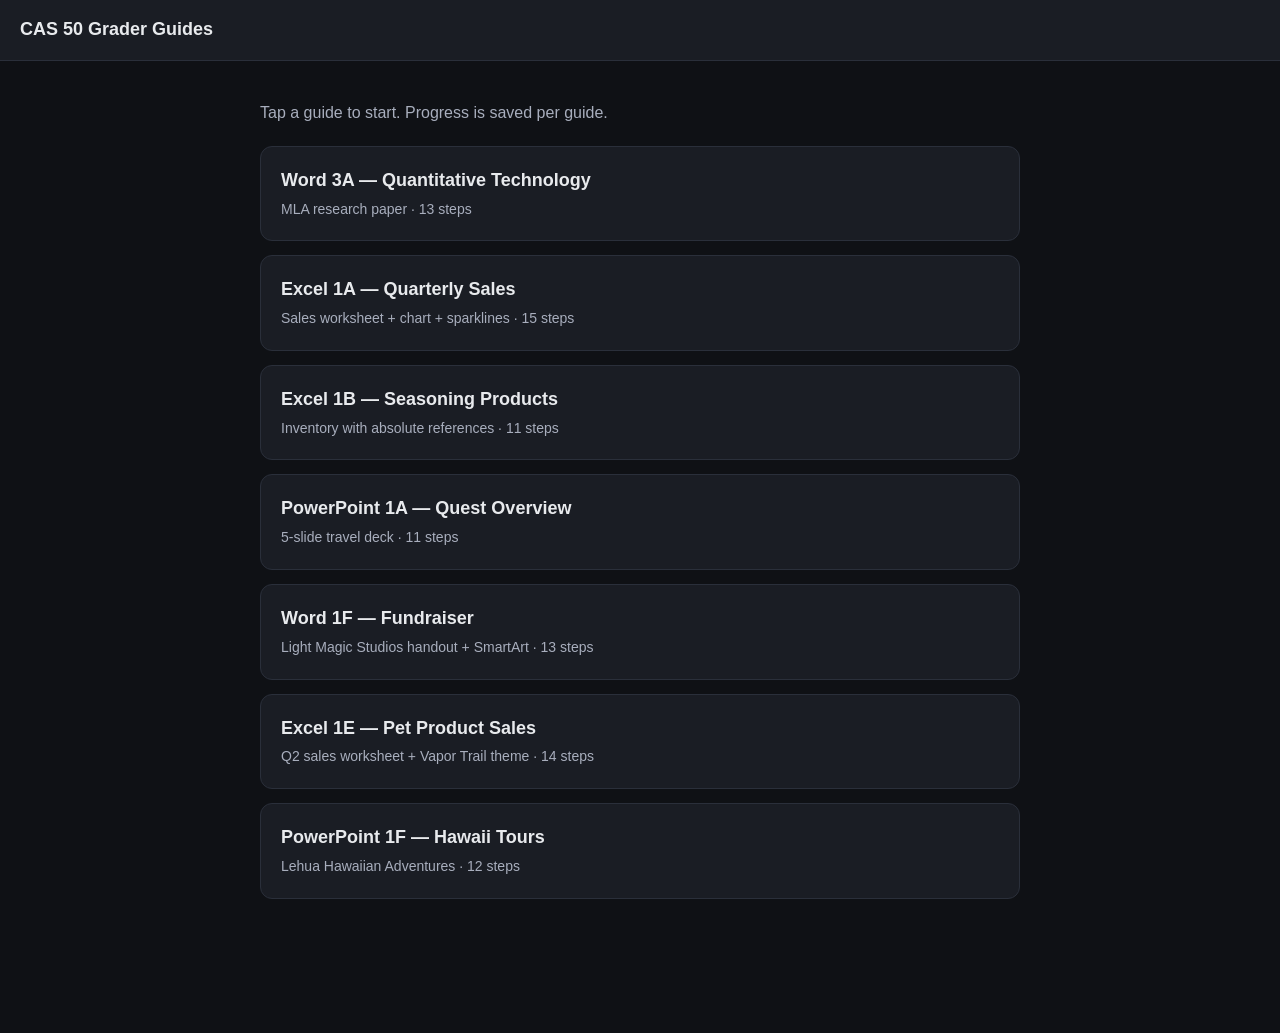
==== commit 3ba91762: "Add Word 1F, Excel 1E, PowerPoint 1F guides" ====
--- a/index.html
+++ b/index.html
@@ -27,6 +27,18 @@
       PowerPoint 1A — Quest Overview
       <span class="desc">5-slide travel deck · 11 steps</span>
     </a></li>
+    <li><a href="word-1f.html">
+      Word 1F — Fundraiser
+      <span class="desc">Light Magic Studios handout + SmartArt · 13 steps</span>
+    </a></li>
+    <li><a href="excel-1e.html">
+      Excel 1E — Pet Product Sales
+      <span class="desc">Q2 sales worksheet + Vapor Trail theme · 14 steps</span>
+    </a></li>
+    <li><a href="powerpoint-1f.html">
+      PowerPoint 1F — Hawaii Tours
+      <span class="desc">Lehua Hawaiian Adventures · 12 steps</span>
+    </a></li>
   </ul>
 </main>
 </body>
